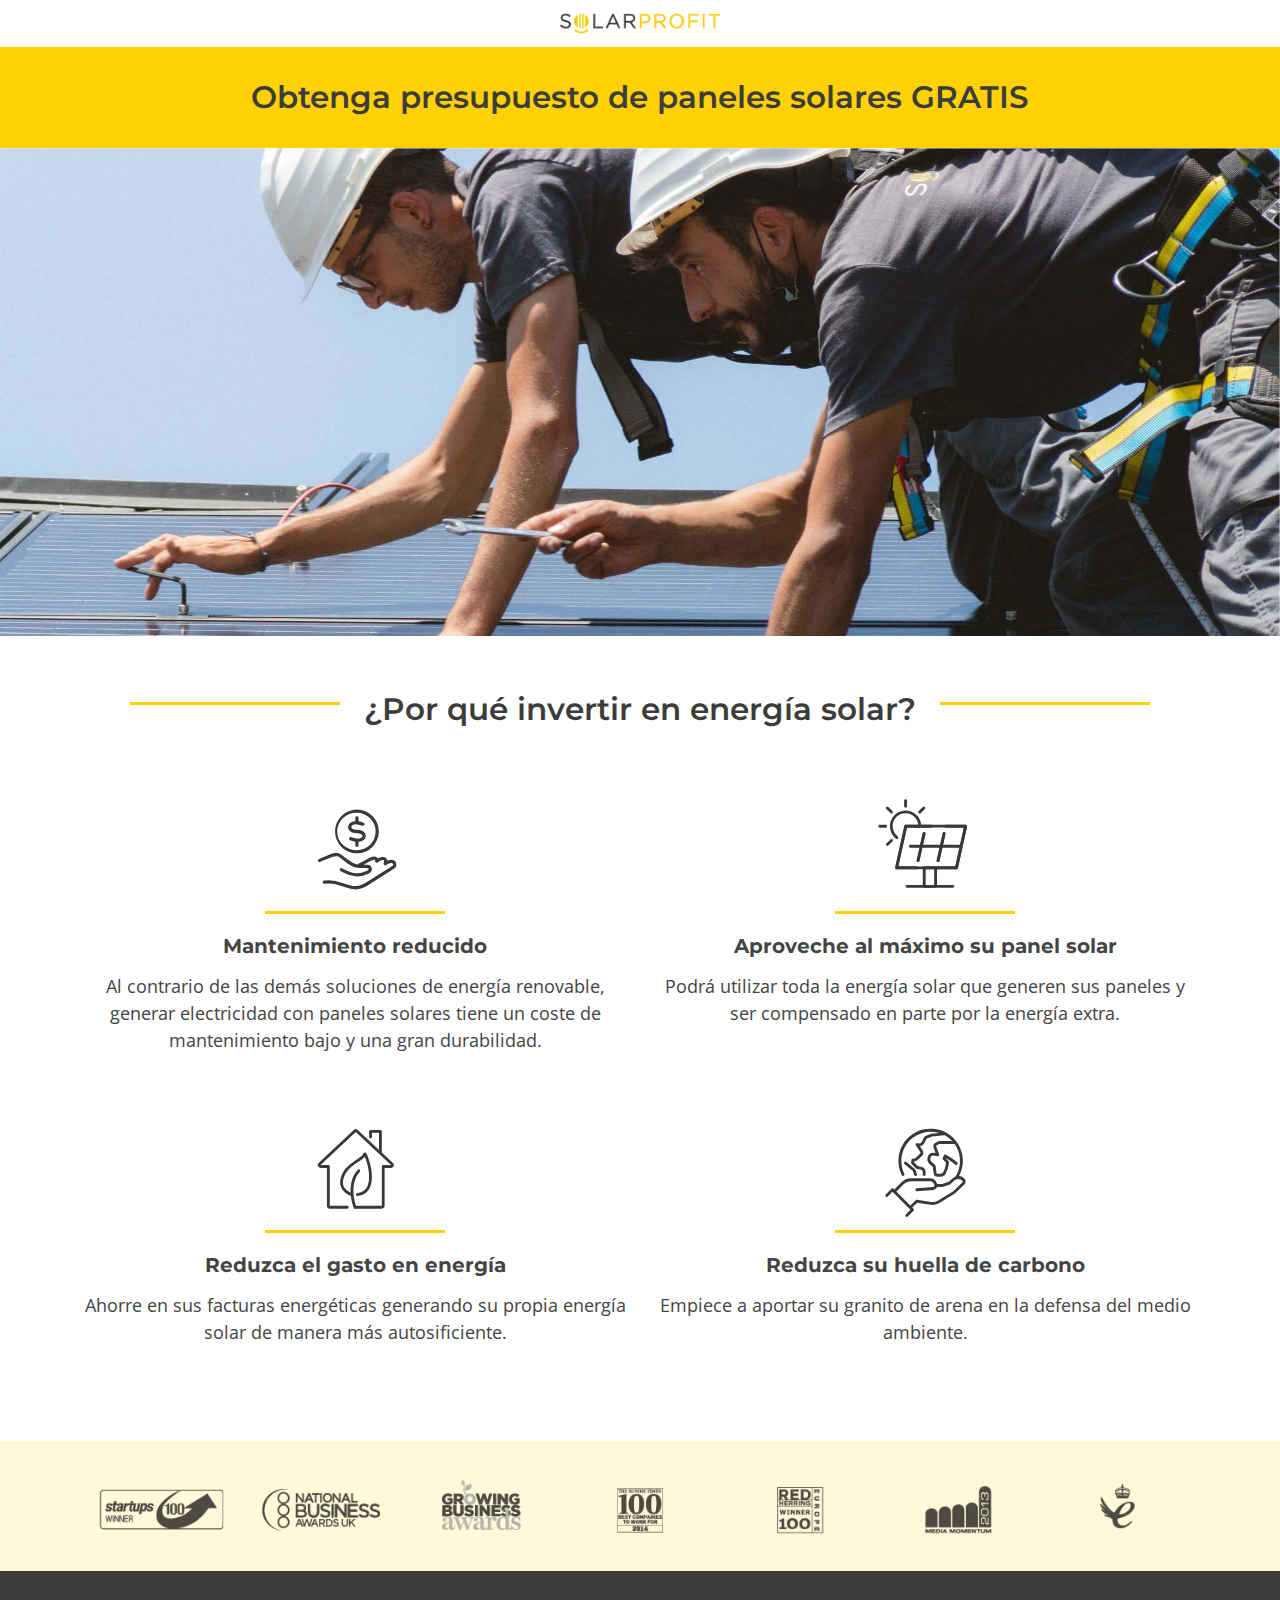
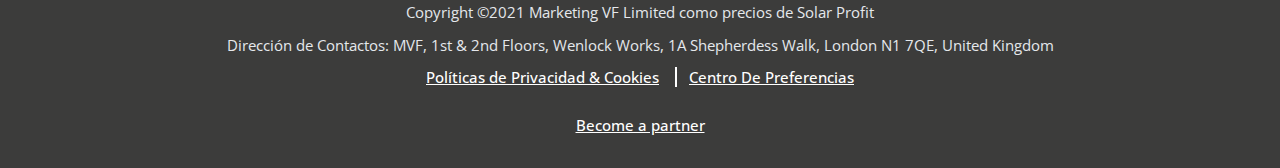
==== solar-profit-v1.html @ 8069a6cf "first commit" ====
<!DOCTYPE html>
<html lang="en">
<head>
  <meta charset="UTF-8">
  <meta name="viewport" content="width=device-width, initial-scale=1.0">
  <meta http-equiv="X-UA-Compatible" content="ie=edge">
  <title>Solar Profit | Obtenga presupuesto de paneles solares</title>
  <link rel='shortcut icon' href='assets/images/solarprofit-favicon-yellow.png' type='image/x-icon'>
  <link rel="stylesheet" href="assets/vendor/fontawesome/css/all.min.css">
  <link rel="stylesheet" href="assets/vendor/bootstrap/css/bootstrap.min.css">
  <link rel="stylesheet" href="assets/vendor/Swiper-slider/css/swiper-bundle.min.css">
  <link rel="stylesheet" href="assets/css/style.css">
</head>

<body>
  <!-- all codes for ===***header***=== starts from here -->
  <header class="header">
    <div class="container">
      <div class="image">
        <img src="assets/images/solar-profit-logo.png" alt="image">
      </div>
    </div>    
  </header>
  <!-- all codes for ===***header***=== ended -->



  <!-- all codes for ===***banner***=== starts from here -->
  <section class="banner">
    <div class="main">
      <div class="container-xxl px-0">
        <div class="section-header">
          <h1>Obtenga presupuesto de paneles solares GRATIS</h1>
        </div>
        <div class="image">
          <img class="img-fluid" src="assets/images/solarprofit-banner.jpg" alt="image">
        </div>
      </div>
    </div>
  </section>
  <!-- all codes for ===***banner***=== ended -->


  <!-- all codes for ===***why-invest-solar***=== starts from here -->
  <section class="why-invest-solar">
    <div class="container">
      <div class="section-header mx-1 mx-md-5">
        <h2 class="px-1 px-sm-4">¿Por qué invertir en energía solar?</h2>
      </div>

      <div class="section-body">
        <div class="solar-criteria-details">
          <div class="detail-items">
            <div class="row gy-5">
              <div class="col-md-6">
                <div class="item-card">
                  <div class="image">
                    <img src="assets/images/invest-solar/icon-reduced-maintenance.svg" class="img-fluid" alt="image">
                  </div>
                  <div class="text">
                    <h3>Mantenimiento reducido</h3>
                    <p>Al contrario de las demás soluciones de energía 
                      renovable, generar electricidad con paneles solares 
                      tiene un coste de mantenimiento bajo y una gran 
                      durabilidad.</p>
                  </div>
                </div>
              </div>

              <div class="col-md-6">
                <div class="item-card">
                  <div class="image">
                    <img src="assets/images/invest-solar/icon-solar-panels.svg" class="img-fluid" alt="image">
                  </div>
                  <div class="text">
                    <h3>Aproveche al máximo su panel solar</h3>
                    <p>Podrá utilizar toda la energía solar que generen sus 
                      paneles y ser compensado en parte por la energía 
                      extra.</p>
                  </div>
                </div>
              </div>

              <div class="col-md-6">
                <div class="item-card">
                  <div class="image">
                    <img src="assets/images/invest-solar/icon-reduced-energy.svg" class="img-fluid" alt="image">
                  </div>
                  <div class="text">
                    <h3>Reduzca el gasto en energía</h3>
                    <p>Ahorre en sus facturas energéticas generando su 
                      propia energía solar de manera más autosificiente.</p>
                  </div>
                </div>
              </div>

              <div class="col-md-6">
                <div class="item-card">
                  <div class="image">
                    <img src="assets/images/invest-solar/icon-save-planet.svg" class="img-fluid" alt="image">
                  </div>
                  <div class="text">
                    <h3>Reduzca su huella de carbono</h3>
                    <p>Empiece a aportar su granito de arena en la defensa 
                      del medio ambiente.</p>
                  </div>
                </div>
              </div>
            </div>
          </div>
        </div>
      </div>
    </div>
  </section>
  <!-- all codes for ===***why-invest-solar***=== ended -->


  <!-- all codes for ===***awards***=== starts from here -->
  <section class="awards">
    <div class="container">
      <div class="contents">
        <div class="text-center">
          <img class="img-fluid" src="assets/images/botttom-descrip/startup-100-awards@2x.png" alt="img">
        </div>

        <div class="text-center">
          <img class="img-fluid" src="assets/images/botttom-descrip/national-business-awards@2x.png" alt="img">
        </div>
        <div class="text-center">
          <img class="img-fluid" src="assets/images/botttom-descrip/growing-business-awards@2x.png" alt="img">
        </div>
        <div class="text-center">
          <img class="img-fluid" src="assets/images/botttom-descrip/sunday-times-100-awards@2x.png" alt="img">
        </div>
        <div class="text-center">
          <img class="img-fluid" src="assets/images/botttom-descrip/red-herring-awards@2x.png" alt="img">
        </div>
        <div class="text-center">
          <img class="img-fluid" src="assets/images/botttom-descrip/media-momentum-awards@2x.png" alt="img">
        </div>
        <div class="text-center">
          <img class="img-fluid" src="assets/images/botttom-descrip/queen-awards@2x.png" alt="img">
        </div>
      </div>
    </div>
  </section>
  <!-- all codes for ===***awards***=== ended -->


  <!-- all codes for ===***footer***=== starts from here -->
  <footer class="footer">
    <div class="container text-center">
      <p class="copyright">Copyright ©2021 Marketing VF Limited como precios de Solar Profit</p>
      <p class="address">Dirección de Contactos: MVF, 1st & 2nd Floors, Wenlock Works, 1A Shepherdess Walk, London N1 7QE, United Kingdom</p>
      <div class="text-center pb-4">
        <a class="policy me-2 pe-3" href="#">Políticas de Privacidad & Cookies</a>
        <a href="#">Centro De Preferencias</a>
      </div>
  
      <a href="#">Become a partner</a>
    </div>
  </footer>
  <!-- all codes for ===***footer***=== ended -->


  <!-- all scripts are starts from here -->
  <script src="assets/vendor/bootstrap/js/bootstrap.min.js"></script>
  <script src="assets/vendor/Swiper-slider/js/swiper-bundle.min.js"></script>
  <script src="assets/js/custom.js"></script>
  <!-- .........script ended............. -->
</body>
</html>
---- assets/css/style.css ----
@import"https://fonts.googleapis.com/css2?family=Montserrat:wght@100;300;400;500;700&family=Nunito+Sans:wght@300;400;700&family=Open+Sans:wght@300;400;500;700&family=Roboto:wght@300;400;500;700&display=swap";*{margin:0;padding:0;outline:none;box-sizing:border-box}::after,::before{box-sizing:border-box}h1,h2,h3,h4,h5,h6,ol,ul,p,address,strong,i{margin-top:0px;margin-bottom:0px}ul,li{list-style:none}a,a:hover{text-decoration:none}body{font-family:"Roboto",sans-serif}.header{padding:3px 0}.header .image{text-align:center}.header .image img{width:100%;max-width:160px}.header .adver{font-family:"Roboto",sans-serif;font-weight:400;font-size:20px;text-align:center;line-height:35px}.logo-lg{width:100%;max-width:275px}.footer{padding:30px 0;background:#3c3c3b;color:#fff}.footer p{color:#e5e8ec;font-size:15px;font-family:"Open Sans",sans-serif;padding-bottom:10px}.footer a{color:#fff;text-decoration:underline;font-size:15px;font-family:"Open Sans",sans-serif;font-weight:500}.footer .policy{border-right:2px solid #fff}.footer .footer-small-font{font-family:"Roboto",sans-serif;font-weight:500;font-size:12px;line-height:23px;color:#fff}.footer .footer-small-font:not(:last-child){padding-bottom:20px}@media(min-width: 1500px){.banner{padding-bottom:50px}}.banner .main{background:#ffd106}.banner .main .section-header h1{font-family:"Montserrat",sans-serif;font-weight:600;font-size:31px;text-align:center;padding:32px 0;color:#3c3c3b}@media(max-width: 991px){.banner .main .section-header h1{font-size:24px}}@media(max-width: 767px){.banner .main .section-header h1{font-size:20px}}@media(min-width: 1500px){.banner .main .image img{position:relative;z-index:999;margin-bottom:-50px}}.hero .top-section{background:#ffd106;padding-bottom:350px}.hero .top-section .social-media{padding-top:20px}.hero .top-section .social-media a{display:inline-block;margin-right:10px}.hero .top-section .social-media a i{color:#000;font-size:25px}.hero .top-section .social-media .text{padding-bottom:25px}.hero .top-section .social-media .text h5{font-family:"Roboto",sans-serif;font-weight:500;font-size:16px;line-height:20px;color:#000}.hero .top-section .social-media .text p{font-family:"Roboto",sans-serif;font-weight:500;font-size:14px;line-height:20px;color:#000}.hero .top-section .main-content h1{font-family:"Nunito Sans",sans-serif;font-weight:700;font-size:41px;line-height:54px;color:#000}.hero .top-section .main-content p{font-family:"Roboto",sans-serif;font-weight:500;font-size:28px;line-height:37px;color:#000;padding:25px 0}.hero .bottom-section{margin-top:-350px;position:relative;z-index:999}.hero .bottom-section .image-container img{padding-bottom:-100px}.hero .bottom-section .image-container .pic-detailed{font-family:"Roboto",sans-serif;font-weight:500;font-size:14px;line-height:25px;color:#aaa}.btn-black{background:#3c3c3b;color:#fff;font-family:"Roboto",sans-serif;font-weight:500;font-size:20px;line-height:56px;padding:0 40px;border-radius:0}@media(max-width: 767px){.btn-black{line-height:40px;padding:0 20px}}.btn-yellow{background:#ffd106;color:#3c3c3b;font-size:20px;font-family:"Roboto",sans-serif;font-weight:500;border-radius:0;text-align:center;height:80px;width:100%;max-width:235px;display:flex;align-items:center;justify-content:center;padding:5px}.btn-yellow:hover{background:#3c3c3b;color:#fff}.why-invest-solar{padding:40px 0}.why-invest-solar .section-header{padding-top:15px;text-align:center;position:relative}.why-invest-solar .section-header::before{content:"";position:absolute;top:50%;left:0;width:100%;height:3px;background:#ffd106}.why-invest-solar .section-header h2{font-family:"Montserrat",sans-serif;font-weight:600;font-size:31px;text-align:center;color:#3c3c3b;position:relative;background:#fff;display:inline-block}@media(max-width: 991px){.why-invest-solar .section-header h2{font-size:24px}}@media(max-width: 767px){.why-invest-solar .section-header h2{font-size:20px}}.why-invest-solar .section-body .solar-criteria-details{padding:55px 0}.why-invest-solar .section-body .solar-criteria-details .item-card{height:100%;text-align:center}@media(min-width: 1400px){.why-invest-solar .section-body .solar-criteria-details .item-card{padding:0 80px}}.why-invest-solar .section-body .solar-criteria-details .item-card .image{text-align:center;border-bottom:3px solid #ffd106;max-width:180px;margin:auto}.why-invest-solar .section-body .solar-criteria-details .item-card .image img{width:128px}.why-invest-solar .section-body .solar-criteria-details .item-card .text{padding-top:20px}.why-invest-solar .section-body .solar-criteria-details .item-card .text h3{font-family:"Montserrat",sans-serif;font-weight:700;font-size:20px;padding-bottom:15px;color:#444}.why-invest-solar .section-body .solar-criteria-details .item-card .text p{font-family:"Open Sans",sans-serif;font-weight:400;font-size:18px;color:#444}.awards{background:#fff8d9;padding:35px 0}.awards .contents{display:grid;grid-template-columns:repeat(7, 1fr);text-align:center}@media(max-width: 991px){.awards .contents{grid-template-columns:repeat(4, 1fr);gap:20px}}@media(max-width: 575px){.awards .contents{grid-template-columns:repeat(3, 1fr);gap:20px}}.awards .contents img{max-height:60px;opacity:.7}.solar-properties{padding:30px 0}.solar-properties h2{font-family:"Nunito Sans",sans-serif;font-weight:700;font-size:28px;line-height:34px;color:#3c3c3b}.solar-properties .propery-list{padding:25px 0 25px 30px;margin:25px 0;border-left:5px solid #ffd106;background:#fffae5}.solar-properties .propery-list li{font-family:"Roboto",sans-serif;font-weight:500;font-size:17px;line-height:30px;color:#000;padding:5px 0}.solar-properties .propery-list li a{color:#000;font-weight:700;text-decoration:underline}.solar-properties p{font-family:"Roboto",sans-serif;font-weight:500;font-size:20px;line-height:35px;color:#000;padding:5px 0}.solar-properties p a{font-weight:700;text-decoration:underline;color:#000}.near-location-service h2{font-family:"Nunito Sans",sans-serif;font-weight:700;font-size:32px;line-height:40px;color:#3c3c3b}.near-location-service h2 a{color:#3c3c3b}.near-location-service .locations{padding:25px 0;display:grid;grid-template-columns:repeat(4, 1fr);gap:15px}@media(max-width: 991px){.near-location-service .locations{grid-template-columns:repeat(3, 1fr)}}@media(max-width: 575px){.near-location-service .locations{grid-template-columns:repeat(2, 1fr)}}.cost-and-details h2{font-family:"Nunito Sans",sans-serif;font-weight:700;font-size:28px;line-height:34px;color:#3c3c3b}.cost-and-details p{white-space:pre-line;font-family:"Roboto",sans-serif;font-weight:500;font-size:20px}.cost-and-details p a{color:#3c3c3b;text-decoration:underline}.cost-and-details .what-is-solarProfit{padding:25px 0 25px 35px;margin:25px 0;background:#fffae5;border-left:5px solid #ffd106}.cost-and-details .free-quote{padding:35px 0 55px}.cost-and-details .free-quote ul{padding-left:0}.cost-and-details .free-quote ul li{padding:8px 0;font-family:"Roboto",sans-serif;font-weight:500;font-size:17px;color:#000}.cost-and-details .free-quote ul li img{max-width:32px;margin-right:10px}.saving-with-solar h2{font-family:"Nunito Sans",sans-serif;font-weight:700;font-size:28px;line-height:34px;color:#3c3c3b;padding:55px 0 35px}.saving-with-solar ul{padding-left:0}.saving-with-solar ul li{padding:6px 0;font-family:"Roboto",sans-serif;font-weight:500;font-size:17px;color:#000}.saving-with-solar ul li img{max-width:32px;margin-right:10px}.saving-with-solar .let-start{font-family:"Roboto",sans-serif;font-weight:700;font-size:32px;line-height:57px;padding:18px 0;background:#ffd106}.saving-with-solar .let-start a{color:#3c3c3b;text-decoration:underline}/*# sourceMappingURL=style.css.map */
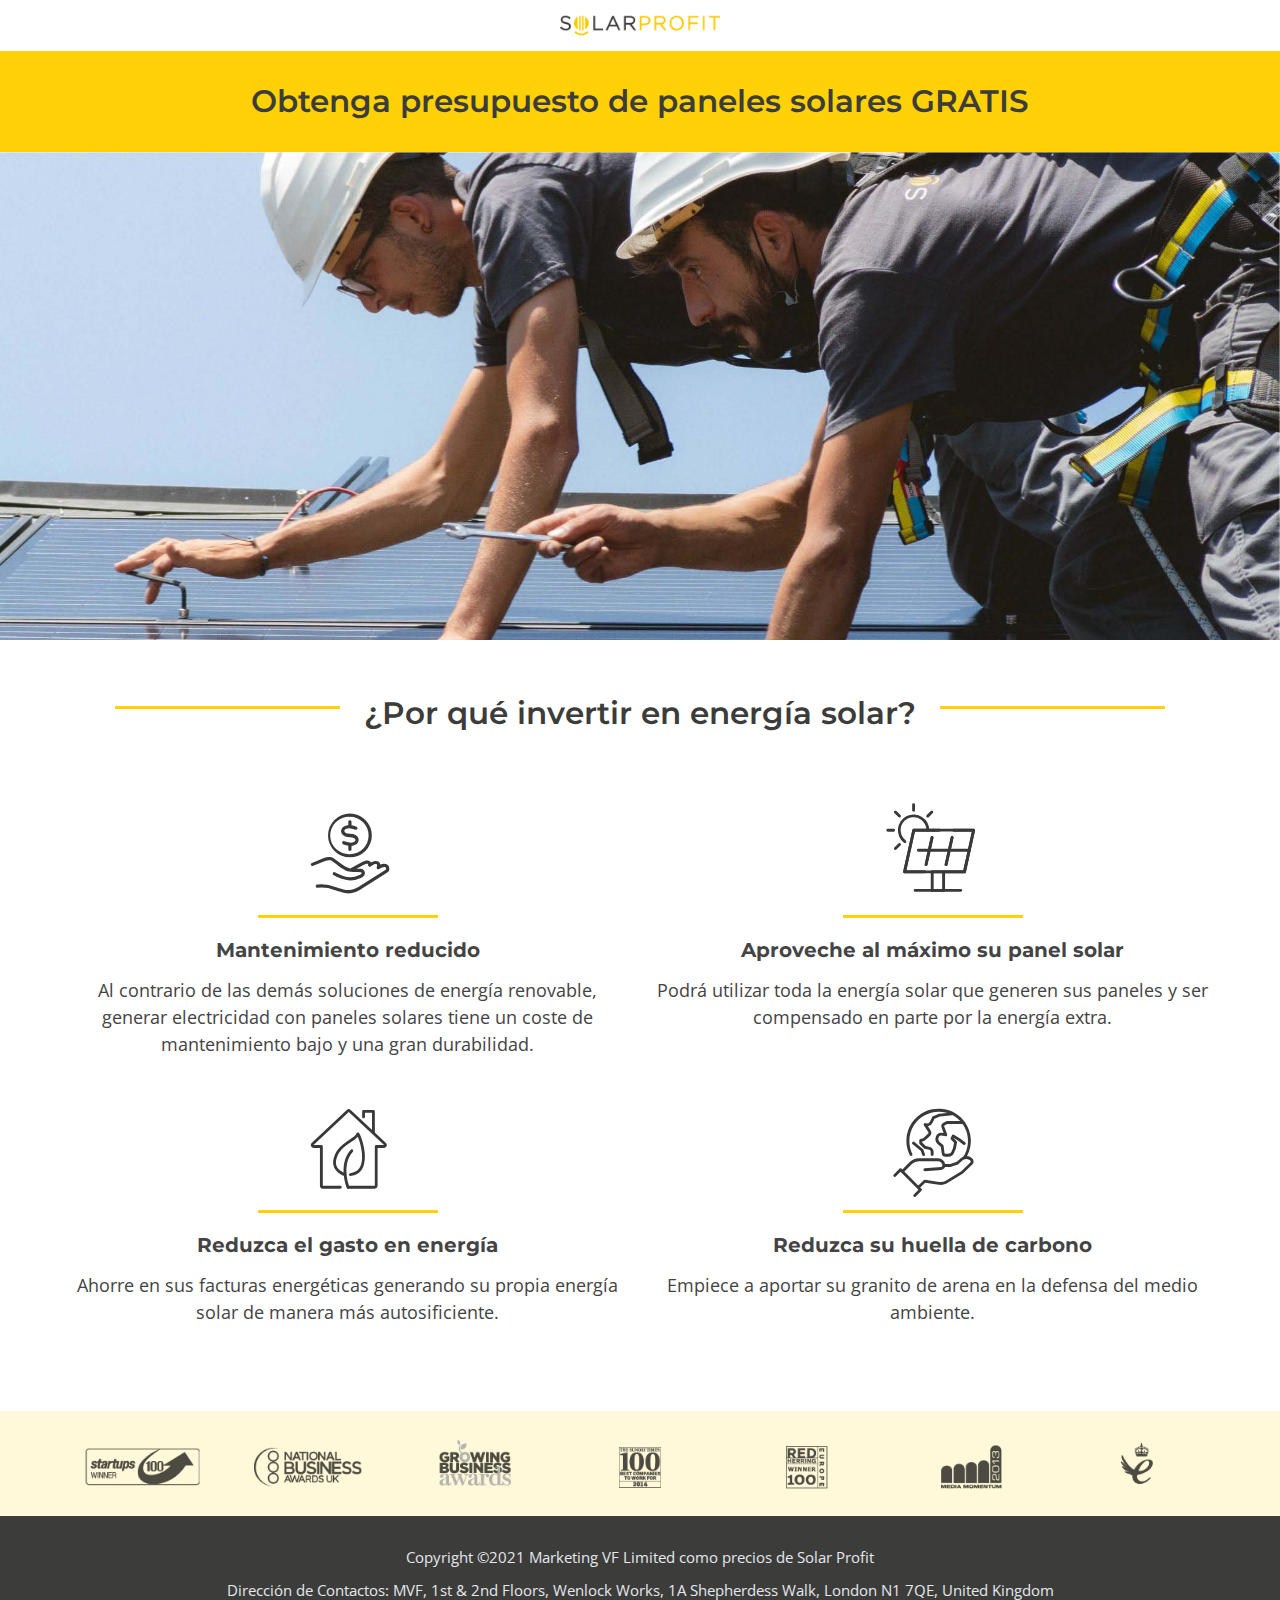
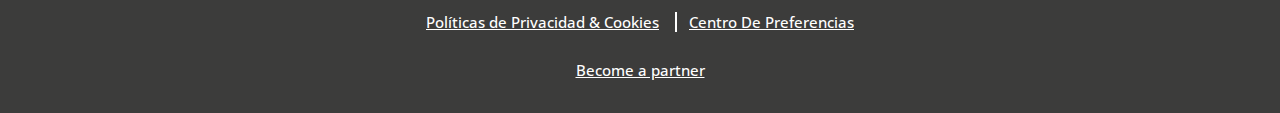
==== commit 7dc0c208: "final" ====
--- a/solar-profit-v1.html
+++ b/solar-profit-v1.html
@@ -8,7 +8,6 @@
   <link rel='shortcut icon' href='assets/images/solarprofit-favicon-yellow.png' type='image/x-icon'>
   <link rel="stylesheet" href="assets/vendor/fontawesome/css/all.min.css">
   <link rel="stylesheet" href="assets/vendor/bootstrap/css/bootstrap.min.css">
-  <link rel="stylesheet" href="assets/vendor/Swiper-slider/css/swiper-bundle.min.css">
   <link rel="stylesheet" href="assets/css/style.css">
 </head>
 
@@ -51,7 +50,7 @@
       <div class="section-body">
         <div class="solar-criteria-details">
           <div class="detail-items">
-            <div class="row gy-5">
+            <div class="row gy-4">
               <div class="col-md-6">
                 <div class="item-card">
                   <div class="image">
@@ -165,7 +164,6 @@
 
   <!-- all scripts are starts from here -->
   <script src="assets/vendor/bootstrap/js/bootstrap.min.js"></script>
-  <script src="assets/vendor/Swiper-slider/js/swiper-bundle.min.js"></script>
   <script src="assets/js/custom.js"></script>
   <!-- .........script ended............. -->
 </body>
--- a/assets/css/style.css
+++ b/assets/css/style.css
@@ -1 +1 @@
-@import"https://fonts.googleapis.com/css2?family=Montserrat:wght@100;300;400;500;700&family=Nunito+Sans:wght@300;400;700&family=Open+Sans:wght@300;400;500;700&family=Roboto:wght@300;400;500;700&display=swap";*{margin:0;padding:0;outline:none;box-sizing:border-box}::after,::before{box-sizing:border-box}h1,h2,h3,h4,h5,h6,ol,ul,p,address,strong,i{margin-top:0px;margin-bottom:0px}ul,li{list-style:none}a,a:hover{text-decoration:none}body{font-family:"Roboto",sans-serif}.header{padding:3px 0}.header .image{text-align:center}.header .image img{width:100%;max-width:160px}.header .adver{font-family:"Roboto",sans-serif;font-weight:400;font-size:20px;text-align:center;line-height:35px}.logo-lg{width:100%;max-width:275px}.footer{padding:30px 0;background:#3c3c3b;color:#fff}.footer p{color:#e5e8ec;font-size:15px;font-family:"Open Sans",sans-serif;padding-bottom:10px}.footer a{color:#fff;text-decoration:underline;font-size:15px;font-family:"Open Sans",sans-serif;font-weight:500}.footer .policy{border-right:2px solid #fff}.footer .footer-small-font{font-family:"Roboto",sans-serif;font-weight:500;font-size:12px;line-height:23px;color:#fff}.footer .footer-small-font:not(:last-child){padding-bottom:20px}@media(min-width: 1500px){.banner{padding-bottom:50px}}.banner .main{background:#ffd106}.banner .main .section-header h1{font-family:"Montserrat",sans-serif;font-weight:600;font-size:31px;text-align:center;padding:32px 0;color:#3c3c3b}@media(max-width: 991px){.banner .main .section-header h1{font-size:24px}}@media(max-width: 767px){.banner .main .section-header h1{font-size:20px}}@media(min-width: 1500px){.banner .main .image img{position:relative;z-index:999;margin-bottom:-50px}}.hero .top-section{background:#ffd106;padding-bottom:350px}.hero .top-section .social-media{padding-top:20px}.hero .top-section .social-media a{display:inline-block;margin-right:10px}.hero .top-section .social-media a i{color:#000;font-size:25px}.hero .top-section .social-media .text{padding-bottom:25px}.hero .top-section .social-media .text h5{font-family:"Roboto",sans-serif;font-weight:500;font-size:16px;line-height:20px;color:#000}.hero .top-section .social-media .text p{font-family:"Roboto",sans-serif;font-weight:500;font-size:14px;line-height:20px;color:#000}.hero .top-section .main-content h1{font-family:"Nunito Sans",sans-serif;font-weight:700;font-size:41px;line-height:54px;color:#000}.hero .top-section .main-content p{font-family:"Roboto",sans-serif;font-weight:500;font-size:28px;line-height:37px;color:#000;padding:25px 0}.hero .bottom-section{margin-top:-350px;position:relative;z-index:999}.hero .bottom-section .image-container img{padding-bottom:-100px}.hero .bottom-section .image-container .pic-detailed{font-family:"Roboto",sans-serif;font-weight:500;font-size:14px;line-height:25px;color:#aaa}.btn-black{background:#3c3c3b;color:#fff;font-family:"Roboto",sans-serif;font-weight:500;font-size:20px;line-height:56px;padding:0 40px;border-radius:0}@media(max-width: 767px){.btn-black{line-height:40px;padding:0 20px}}.btn-yellow{background:#ffd106;color:#3c3c3b;font-size:20px;font-family:"Roboto",sans-serif;font-weight:500;border-radius:0;text-align:center;height:80px;width:100%;max-width:235px;display:flex;align-items:center;justify-content:center;padding:5px}.btn-yellow:hover{background:#3c3c3b;color:#fff}.why-invest-solar{padding:40px 0}.why-invest-solar .section-header{padding-top:15px;text-align:center;position:relative}.why-invest-solar .section-header::before{content:"";position:absolute;top:50%;left:0;width:100%;height:3px;background:#ffd106}.why-invest-solar .section-header h2{font-family:"Montserrat",sans-serif;font-weight:600;font-size:31px;text-align:center;color:#3c3c3b;position:relative;background:#fff;display:inline-block}@media(max-width: 991px){.why-invest-solar .section-header h2{font-size:24px}}@media(max-width: 767px){.why-invest-solar .section-header h2{font-size:20px}}.why-invest-solar .section-body .solar-criteria-details{padding:55px 0}.why-invest-solar .section-body .solar-criteria-details .item-card{height:100%;text-align:center}@media(min-width: 1400px){.why-invest-solar .section-body .solar-criteria-details .item-card{padding:0 80px}}.why-invest-solar .section-body .solar-criteria-details .item-card .image{text-align:center;border-bottom:3px solid #ffd106;max-width:180px;margin:auto}.why-invest-solar .section-body .solar-criteria-details .item-card .image img{width:128px}.why-invest-solar .section-body .solar-criteria-details .item-card .text{padding-top:20px}.why-invest-solar .section-body .solar-criteria-details .item-card .text h3{font-family:"Montserrat",sans-serif;font-weight:700;font-size:20px;padding-bottom:15px;color:#444}.why-invest-solar .section-body .solar-criteria-details .item-card .text p{font-family:"Open Sans",sans-serif;font-weight:400;font-size:18px;color:#444}.awards{background:#fff8d9;padding:35px 0}.awards .contents{display:grid;grid-template-columns:repeat(7, 1fr);text-align:center}@media(max-width: 991px){.awards .contents{grid-template-columns:repeat(4, 1fr);gap:20px}}@media(max-width: 575px){.awards .contents{grid-template-columns:repeat(3, 1fr);gap:20px}}.awards .contents img{max-height:60px;opacity:.7}.solar-properties{padding:30px 0}.solar-properties h2{font-family:"Nunito Sans",sans-serif;font-weight:700;font-size:28px;line-height:34px;color:#3c3c3b}.solar-properties .propery-list{padding:25px 0 25px 30px;margin:25px 0;border-left:5px solid #ffd106;background:#fffae5}.solar-properties .propery-list li{font-family:"Roboto",sans-serif;font-weight:500;font-size:17px;line-height:30px;color:#000;padding:5px 0}.solar-properties .propery-list li a{color:#000;font-weight:700;text-decoration:underline}.solar-properties p{font-family:"Roboto",sans-serif;font-weight:500;font-size:20px;line-height:35px;color:#000;padding:5px 0}.solar-properties p a{font-weight:700;text-decoration:underline;color:#000}.near-location-service h2{font-family:"Nunito Sans",sans-serif;font-weight:700;font-size:32px;line-height:40px;color:#3c3c3b}.near-location-service h2 a{color:#3c3c3b}.near-location-service .locations{padding:25px 0;display:grid;grid-template-columns:repeat(4, 1fr);gap:15px}@media(max-width: 991px){.near-location-service .locations{grid-template-columns:repeat(3, 1fr)}}@media(max-width: 575px){.near-location-service .locations{grid-template-columns:repeat(2, 1fr)}}.cost-and-details h2{font-family:"Nunito Sans",sans-serif;font-weight:700;font-size:28px;line-height:34px;color:#3c3c3b}.cost-and-details p{white-space:pre-line;font-family:"Roboto",sans-serif;font-weight:500;font-size:20px}.cost-and-details p a{color:#3c3c3b;text-decoration:underline}.cost-and-details .what-is-solarProfit{padding:25px 0 25px 35px;margin:25px 0;background:#fffae5;border-left:5px solid #ffd106}.cost-and-details .free-quote{padding:35px 0 55px}.cost-and-details .free-quote ul{padding-left:0}.cost-and-details .free-quote ul li{padding:8px 0;font-family:"Roboto",sans-serif;font-weight:500;font-size:17px;color:#000}.cost-and-details .free-quote ul li img{max-width:32px;margin-right:10px}.saving-with-solar h2{font-family:"Nunito Sans",sans-serif;font-weight:700;font-size:28px;line-height:34px;color:#3c3c3b;padding:55px 0 35px}.saving-with-solar ul{padding-left:0}.saving-with-solar ul li{padding:6px 0;font-family:"Roboto",sans-serif;font-weight:500;font-size:17px;color:#000}.saving-with-solar ul li img{max-width:32px;margin-right:10px}.saving-with-solar .let-start{font-family:"Roboto",sans-serif;font-weight:700;font-size:32px;line-height:57px;padding:18px 0;background:#ffd106}.saving-with-solar .let-start a{color:#3c3c3b;text-decoration:underline}/*# sourceMappingURL=style.css.map */+@import"https://fonts.googleapis.com/css2?family=Montserrat:wght@100;300;400;500;700&family=Nunito+Sans:wght@300;400;700;800&family=Open+Sans:wght@300;400;500;700&family=Roboto:wght@300;400;500;700&display=swap";*{margin:0;padding:0;outline:none;box-sizing:border-box}::after,::before{box-sizing:border-box}h1,h2,h3,h4,h5,h6,ol,ul,p,address,strong,i{margin-top:0px;margin-bottom:0px}ul,li{list-style:none}a,a:hover{text-decoration:none}body{font-family:"Roboto",sans-serif}.header{padding:5px 0}.header .image{text-align:center}.header .image img{width:100%;max-width:160px}.header .w-980{max-width:1004px}.header .adver{font-family:"Roboto",sans-serif;font-weight:400;font-size:20px;text-align:center;line-height:35px}.logo-lg{width:100%;max-width:275px}.footer{padding:30px 0;background:#3c3c3b;color:#fff}.footer p{color:#e5e8ec;font-size:15px;font-family:"Open Sans",sans-serif;padding-bottom:10px}.footer a{color:#fff;text-decoration:underline;font-size:15px;font-family:"Open Sans",sans-serif;font-weight:500}.footer .policy{border-right:2px solid #fff}.footer .footer-small-font{font-family:"Roboto",sans-serif;font-weight:500;font-size:12px;line-height:23px;color:#fff}.footer .footer-small-font:not(:last-child){padding-bottom:20px}@media(min-width: 1500px){.banner{padding-bottom:50px}}.banner .main{background:#ffd106}.banner .main .section-header h1{font-family:"Montserrat",sans-serif;font-weight:600;font-size:31px;text-align:center;padding:32px 0;color:#3c3c3b}@media(max-width: 991px){.banner .main .section-header h1{font-size:24px}}@media(max-width: 767px){.banner .main .section-header h1{font-size:20px;padding:15px;line-height:29px}}@media(min-width: 1500px){.banner .main .image img{position:relative;z-index:999;margin-bottom:-50px}}.hero .container{max-width:1004px}.hero .top-section{background:#ffd106;padding-bottom:270px}@media(max-width: 767px){.hero .top-section{padding-bottom:180px}}@media(max-width: 575px){.hero .top-section{padding-bottom:120px}}.hero .top-section .social-media{padding-top:20px}.hero .top-section .social-media a{display:inline-block;margin-right:10px}.hero .top-section .social-media a i{color:#000;font-size:25px}.hero .top-section .social-media .text h5{font-family:"Roboto",sans-serif;font-weight:500;font-size:16px;line-height:20px;color:#000}.hero .top-section .social-media .text p{font-family:"Roboto",sans-serif;font-weight:500;font-size:14px;line-height:20px;color:#000}.hero .top-section .main-content h1{font-family:"Nunito Sans",sans-serif;font-weight:700;font-size:41px;color:#000;padding-top:15px}@media(max-width: 991px){.hero .top-section .main-content h1{font-size:36px}}@media(max-width: 767px){.hero .top-section .main-content h1{font-size:27px}}.hero .top-section .main-content p{font-family:"Roboto",sans-serif;font-weight:400;font-size:28px;color:#000;padding:20px 0}@media(max-width: 991px){.hero .top-section .main-content p{font-size:28px}}@media(max-width: 767px){.hero .top-section .main-content p{font-size:17px}}@media(min-width: 1000px){.hero .top-section .main-content p{white-space:pre-line}}.hero .bottom-section{margin-top:-270px}@media(max-width: 767px){.hero .bottom-section{margin-top:-180px}}@media(max-width: 575px){.hero .bottom-section{margin-top:-120px}}.hero .bottom-section .image-container img{padding-bottom:-100px}.hero .bottom-section .image-container .pic-detailed{font-family:"Roboto",sans-serif;font-weight:500;font-size:14px;line-height:25px;color:#aaa;padding-top:10px}@media(max-width: 767px){.hero .bottom-section .image-container .pic-detailed{font-size:12px}}.btn-black{background:#3c3c3b;color:#fff;font-family:"Roboto",sans-serif;font-weight:500;font-size:20px;line-height:50px;padding:0 40px}@media(max-width: 767px){.btn-black{line-height:40px;padding:0 20px}}.btn-yellow{background:#ffd106;color:#3c3c3b;font-size:20px;font-family:"Roboto",sans-serif;font-weight:600;border-radius:0;text-align:center;height:80px;width:100%;max-width:235px;display:flex;align-items:center;justify-content:center;padding:5px}@media(max-width: 767px){.btn-yellow{font-size:15px}}.btn-yellow:hover{background:#3c3c3b;color:#fff}.why-invest-solar{padding:40px 0 55px}@media(max-width: 767px){.why-invest-solar{padding:40px 0 35px}}.why-invest-solar .container{max-width:1170px}.why-invest-solar .section-header{padding-top:15px;text-align:center;position:relative}.why-invest-solar .section-header::before{content:"";position:absolute;top:50%;left:0;width:100%;height:3px;background:#ffd106}.why-invest-solar .section-header h2{font-family:"Montserrat",sans-serif;font-weight:600;font-size:31px;text-align:center;color:#3c3c3b;position:relative;background:#fff;display:inline-block}@media(max-width: 991px){.why-invest-solar .section-header h2{font-size:24px}}@media(max-width: 767px){.why-invest-solar .section-header h2{font-size:20px}}.why-invest-solar .section-body .solar-criteria-details{padding:55px 0 30px}@media(max-width: 767px){.why-invest-solar .section-body .solar-criteria-details{padding-top:25px}}.why-invest-solar .section-body .solar-criteria-details .item-card{height:100%;text-align:center;background:#fff}@media(min-width: 1400px){.why-invest-solar .section-body .solar-criteria-details .item-card{padding:0 50px}}@media(max-width: 767px){.why-invest-solar .section-body .solar-criteria-details .item-card{border-top:1px solid #ffd106;border-bottom:1px solid #ffd106;padding-bottom:20px}}.why-invest-solar .section-body .solar-criteria-details .item-card .image{text-align:center;border-bottom:3px solid #ffd106;max-width:180px;margin:auto}.why-invest-solar .section-body .solar-criteria-details .item-card .image img{width:128px}.why-invest-solar .section-body .solar-criteria-details .item-card .text{padding-top:20px}.why-invest-solar .section-body .solar-criteria-details .item-card .text h3{font-family:"Montserrat",sans-serif;font-weight:700;font-size:20px;padding-bottom:15px;color:#444}@media(max-width: 991px){.why-invest-solar .section-body .solar-criteria-details .item-card .text h3{font-size:18px}}.why-invest-solar .section-body .solar-criteria-details .item-card .text p{font-family:"Open Sans",sans-serif;font-weight:400;font-size:18px;color:#444}@media(max-width: 991px){.why-invest-solar .section-body .solar-criteria-details .item-card .text p{font-size:16px}}.awards{background:#fff8d9;padding:25px 0}.awards .container{max-width:1170px}.awards .contents{display:grid;grid-template-columns:repeat(7, 1fr);text-align:center;gap:15px}@media(max-width: 991px){.awards .contents{grid-template-columns:repeat(4, 1fr);gap:20px}}@media(max-width: 575px){.awards .contents{grid-template-columns:repeat(3, 1fr);gap:20px}}.awards .contents img{max-height:55px;opacity:.7}.solar-properties{padding:30px 0}.solar-properties .container{max-width:1004px}.solar-properties h2{font-family:"Nunito Sans",sans-serif;font-weight:700;font-size:28px;line-height:34px;color:#3c3c3b}@media(max-width: 767px){.solar-properties h2{font-size:25px}}.solar-properties .propery-list{padding:20px 0 20px 20px;margin:20px 0;border-left:8px solid #ffd106;background:#fffae5}.solar-properties .propery-list li{font-family:"Roboto",sans-serif;font-weight:500;font-size:17px;line-height:30px;color:#000;padding:5px 0;position:relative;padding-left:45px}@media(max-width: 757px){.solar-properties .propery-list li{font-size:15px}}.solar-properties .propery-list li::before{content:"";position:absolute;left:0;width:32px;height:32px;background:url(../images/solarprofit-favicon-yellow.png) no-repeat center center/contain}@media(max-width: 757px){.solar-properties .propery-list li::before{top:10px}}.solar-properties .propery-list li strong{font-weight:700}.solar-properties .propery-list li a{color:#000;font-weight:700;text-decoration:underline}.solar-properties p{font-family:"Roboto",sans-serif;font-weight:500;font-size:20px;line-height:35px;color:#000;padding:5px 0}@media(max-width: 757px){.solar-properties p{font-size:16px;line-height:inherit}}.solar-properties p a{font-weight:700;text-decoration:underline;color:#000}.near-location-service .container{max-width:1004px}.near-location-service h2{font-family:"Nunito Sans",sans-serif;font-weight:800;text-align:center;font-size:32px;line-height:40px;color:#3c3c3b}@media(max-width: 767px){.near-location-service h2{font-size:21px;padding:14px 30px;line-height:inherit}}.near-location-service h2 a{color:#3c3c3b}.near-location-service .locations{padding:25px 0;display:grid;grid-template-columns:repeat(4, 1fr);gap:15px}@media(max-width: 991px){.near-location-service .locations{grid-template-columns:repeat(3, 1fr)}}@media(max-width: 575px){.near-location-service .locations{grid-template-columns:repeat(2, 1fr)}}.cost-and-details .container{max-width:1004px}.cost-and-details h2{font-family:"Nunito Sans",sans-serif;font-weight:700;font-size:28px;line-height:34px;color:#3c3c3b}@media(max-width: 767px){.cost-and-details h2{font-size:25px}}.cost-and-details p{white-space:pre-line;font-family:"Roboto",sans-serif;font-weight:400;font-size:20px}.cost-and-details p strong,.cost-and-details p a{font-weight:700}@media(max-width: 767px){.cost-and-details p{font-size:15px;line-height:inherit}}.cost-and-details p a{color:#3c3c3b;text-decoration:underline}.cost-and-details .what-is-solarProfit{padding:25px;margin:25px 0;background:#fffae5;border-left:8px solid #ffd106}.cost-and-details .free-quote{padding:35px 0 55px}.cost-and-details .free-quote ul{padding-left:0}.cost-and-details .free-quote ul li{padding:8px 0;font-family:"Roboto",sans-serif;font-weight:400;font-size:18px;color:#000;position:relative;padding-left:45px}@media(max-width: 767px){.cost-and-details .free-quote ul li{font-size:15px}}.cost-and-details .free-quote ul li::before{content:"";position:absolute;left:0;width:32px;height:32px;background:url(../images/solarprofit-favicon-yellow.png) no-repeat center center/contain;z-index:999}.cost-and-details .free-quote ul li img{max-width:32px;margin-right:10px}.cost-and-details .free-quote ul li strong,.cost-and-details .free-quote ul li a{font-weight:700}.cost-and-details .free-quote ul li a{color:#000;text-decoration:underline}.saving-with-solar .container{max-width:1004px}.saving-with-solar h2{font-family:"Nunito Sans",sans-serif;font-weight:700;font-size:29px;line-height:34px;color:#3c3c3b;padding:55px 0 25px}@media(max-width: 767px){.saving-with-solar h2{font-size:25px}}.saving-with-solar ul{padding-left:0}.saving-with-solar ul li{padding:6px 0;font-family:"Roboto",sans-serif;font-weight:400;font-size:18px;color:#000;position:relative;padding-left:45px}@media(max-width: 767px){.saving-with-solar ul li{font-size:15px}}.saving-with-solar ul li::before{content:"";position:absolute;left:0;width:32px;height:32px;background:url(../images/solarprofit-favicon-yellow.png) no-repeat center center/contain;z-index:999}.saving-with-solar ul li img{max-width:32px;margin-right:10px}.saving-with-solar .let-start{font-family:"Roboto",sans-serif;font-weight:700;font-size:32px;line-height:57px;padding:18px 0;background:#ffd106}@media(max-width: 767px){.saving-with-solar .let-start{font-size:28px}}@media(max-width: 575px){.saving-with-solar .let-start{font-size:22px}}.saving-with-solar .let-start a{color:#3c3c3b;text-decoration:underline}/*# sourceMappingURL=style.css.map */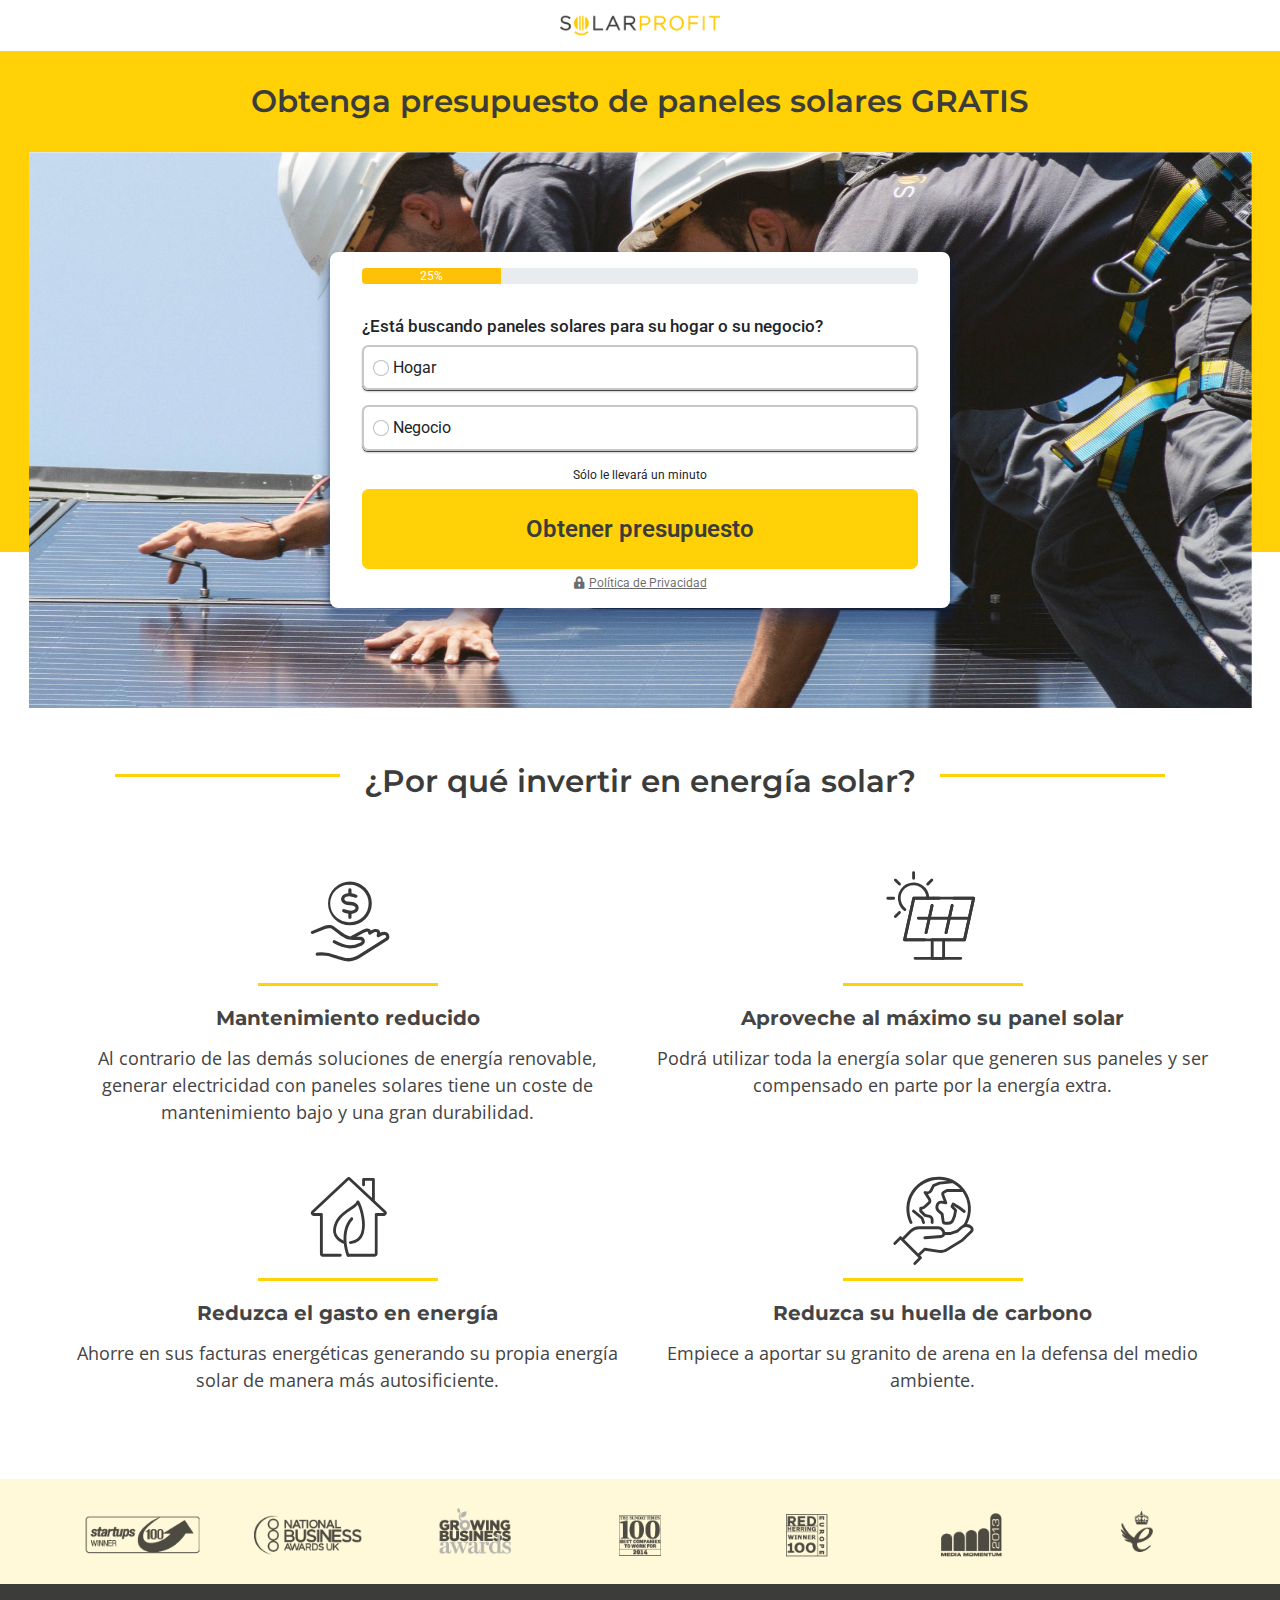
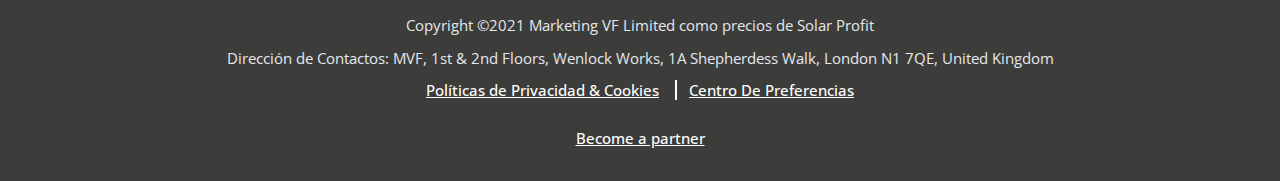
==== commit d4e5850d: "done" ====
--- a/solar-profit-v1.html
+++ b/solar-profit-v1.html
@@ -27,17 +27,45 @@
   <!-- all codes for ===***banner***=== starts from here -->
   <section class="banner">
     <div class="main">
-      <div class="container-xxl px-0">
+      <div class="container px-0">
         <div class="section-header">
           <h1>Obtenga presupuesto de paneles solares GRATIS</h1>
         </div>
-        <div class="image">
-          <img class="img-fluid" src="assets/images/solarprofit-banner.jpg" alt="image">
-        </div>
+      </div>
+    </div>
+    <div class="form-area buying-option d-flex justify-content-center px-2 px-md-0">
+      <div class="contents-wrapper">
+        <form >
+          <div class="progress mb-4">
+            <div class="progress-bar bg-warning" role="progressbar" style="width: 25%;" aria-valuenow="25" aria-valuemin="0" aria-valuemax="100">25%</div>
+          </div>
+          <h2 class="py-2">¿Está buscando paneles solares para su hogar o su negocio?</h2>
+          <ul>
+            <li>
+              <input class="form-check-input" type="radio" name="optio-n" id="hogar">
+              <label class="form-check-label" for="hogar">
+                Hogar
+              </label>
+            </li>
+            <li>
+              <input class="form-check-input" type="radio" name="optio-n" id="negocio">
+              <label class="form-check-label" for="negocio">
+                Negocio
+              </label>
+            </li>
+          </ul>
+
+          <span class="d-block text-center">Sólo le llevará un minuto</span>
+          <div class="text-center d-flex justify-content-center">
+            <button type="button" class="btn btn-yelow">Obtener presupuesto</button>
+          </div>
+          <a href="#" class="d-block text-center"><i class="fas fa-lock-alt me-1"></i>Política de Privacidad</a>
+        </form>
       </div>
     </div>
   </section>
   <!-- all codes for ===***banner***=== ended -->
+
 
 
   <!-- all codes for ===***why-invest-solar***=== starts from here -->
--- a/assets/css/style.css
+++ b/assets/css/style.css
@@ -1 +1 @@
-@import"https://fonts.googleapis.com/css2?family=Montserrat:wght@100;300;400;500;700&family=Nunito+Sans:wght@300;400;700;800&family=Open+Sans:wght@300;400;500;700&family=Roboto:wght@300;400;500;700&display=swap";*{margin:0;padding:0;outline:none;box-sizing:border-box}::after,::before{box-sizing:border-box}h1,h2,h3,h4,h5,h6,ol,ul,p,address,strong,i{margin-top:0px;margin-bottom:0px}ul,li{list-style:none}a,a:hover{text-decoration:none}body{font-family:"Roboto",sans-serif}.header{padding:5px 0}.header .image{text-align:center}.header .image img{width:100%;max-width:160px}.header .w-980{max-width:1004px}.header .adver{font-family:"Roboto",sans-serif;font-weight:400;font-size:20px;text-align:center;line-height:35px}.logo-lg{width:100%;max-width:275px}.footer{padding:30px 0;background:#3c3c3b;color:#fff}.footer p{color:#e5e8ec;font-size:15px;font-family:"Open Sans",sans-serif;padding-bottom:10px}.footer a{color:#fff;text-decoration:underline;font-size:15px;font-family:"Open Sans",sans-serif;font-weight:500}.footer .policy{border-right:2px solid #fff}.footer .footer-small-font{font-family:"Roboto",sans-serif;font-weight:500;font-size:12px;line-height:23px;color:#fff}.footer .footer-small-font:not(:last-child){padding-bottom:20px}@media(min-width: 1500px){.banner{padding-bottom:50px}}.banner .main{background:#ffd106}.banner .main .section-header h1{font-family:"Montserrat",sans-serif;font-weight:600;font-size:31px;text-align:center;padding:32px 0;color:#3c3c3b}@media(max-width: 991px){.banner .main .section-header h1{font-size:24px}}@media(max-width: 767px){.banner .main .section-header h1{font-size:20px;padding:15px;line-height:29px}}@media(min-width: 1500px){.banner .main .image img{position:relative;z-index:999;margin-bottom:-50px}}.hero .container{max-width:1004px}.hero .top-section{background:#ffd106;padding-bottom:270px}@media(max-width: 767px){.hero .top-section{padding-bottom:180px}}@media(max-width: 575px){.hero .top-section{padding-bottom:120px}}.hero .top-section .social-media{padding-top:20px}.hero .top-section .social-media a{display:inline-block;margin-right:10px}.hero .top-section .social-media a i{color:#000;font-size:25px}.hero .top-section .social-media .text h5{font-family:"Roboto",sans-serif;font-weight:500;font-size:16px;line-height:20px;color:#000}.hero .top-section .social-media .text p{font-family:"Roboto",sans-serif;font-weight:500;font-size:14px;line-height:20px;color:#000}.hero .top-section .main-content h1{font-family:"Nunito Sans",sans-serif;font-weight:700;font-size:41px;color:#000;padding-top:15px}@media(max-width: 991px){.hero .top-section .main-content h1{font-size:36px}}@media(max-width: 767px){.hero .top-section .main-content h1{font-size:27px}}.hero .top-section .main-content p{font-family:"Roboto",sans-serif;font-weight:400;font-size:28px;color:#000;padding:20px 0}@media(max-width: 991px){.hero .top-section .main-content p{font-size:28px}}@media(max-width: 767px){.hero .top-section .main-content p{font-size:17px}}@media(min-width: 1000px){.hero .top-section .main-content p{white-space:pre-line}}.hero .bottom-section{margin-top:-270px}@media(max-width: 767px){.hero .bottom-section{margin-top:-180px}}@media(max-width: 575px){.hero .bottom-section{margin-top:-120px}}.hero .bottom-section .image-container img{padding-bottom:-100px}.hero .bottom-section .image-container .pic-detailed{font-family:"Roboto",sans-serif;font-weight:500;font-size:14px;line-height:25px;color:#aaa;padding-top:10px}@media(max-width: 767px){.hero .bottom-section .image-container .pic-detailed{font-size:12px}}.btn-black{background:#3c3c3b;color:#fff;font-family:"Roboto",sans-serif;font-weight:500;font-size:20px;line-height:50px;padding:0 40px}@media(max-width: 767px){.btn-black{line-height:40px;padding:0 20px}}.btn-yellow{background:#ffd106;color:#3c3c3b;font-size:20px;font-family:"Roboto",sans-serif;font-weight:600;border-radius:0;text-align:center;height:80px;width:100%;max-width:235px;display:flex;align-items:center;justify-content:center;padding:5px}@media(max-width: 767px){.btn-yellow{font-size:15px}}.btn-yellow:hover{background:#3c3c3b;color:#fff}.why-invest-solar{padding:40px 0 55px}@media(max-width: 767px){.why-invest-solar{padding:40px 0 35px}}.why-invest-solar .container{max-width:1170px}.why-invest-solar .section-header{padding-top:15px;text-align:center;position:relative}.why-invest-solar .section-header::before{content:"";position:absolute;top:50%;left:0;width:100%;height:3px;background:#ffd106}.why-invest-solar .section-header h2{font-family:"Montserrat",sans-serif;font-weight:600;font-size:31px;text-align:center;color:#3c3c3b;position:relative;background:#fff;display:inline-block}@media(max-width: 991px){.why-invest-solar .section-header h2{font-size:24px}}@media(max-width: 767px){.why-invest-solar .section-header h2{font-size:20px}}.why-invest-solar .section-body .solar-criteria-details{padding:55px 0 30px}@media(max-width: 767px){.why-invest-solar .section-body .solar-criteria-details{padding-top:25px}}.why-invest-solar .section-body .solar-criteria-details .item-card{height:100%;text-align:center;background:#fff}@media(min-width: 1400px){.why-invest-solar .section-body .solar-criteria-details .item-card{padding:0 50px}}@media(max-width: 767px){.why-invest-solar .section-body .solar-criteria-details .item-card{border-top:1px solid #ffd106;border-bottom:1px solid #ffd106;padding-bottom:20px}}.why-invest-solar .section-body .solar-criteria-details .item-card .image{text-align:center;border-bottom:3px solid #ffd106;max-width:180px;margin:auto}.why-invest-solar .section-body .solar-criteria-details .item-card .image img{width:128px}.why-invest-solar .section-body .solar-criteria-details .item-card .text{padding-top:20px}.why-invest-solar .section-body .solar-criteria-details .item-card .text h3{font-family:"Montserrat",sans-serif;font-weight:700;font-size:20px;padding-bottom:15px;color:#444}@media(max-width: 991px){.why-invest-solar .section-body .solar-criteria-details .item-card .text h3{font-size:18px}}.why-invest-solar .section-body .solar-criteria-details .item-card .text p{font-family:"Open Sans",sans-serif;font-weight:400;font-size:18px;color:#444}@media(max-width: 991px){.why-invest-solar .section-body .solar-criteria-details .item-card .text p{font-size:16px}}.awards{background:#fff8d9;padding:25px 0}.awards .container{max-width:1170px}.awards .contents{display:grid;grid-template-columns:repeat(7, 1fr);text-align:center;gap:15px}@media(max-width: 991px){.awards .contents{grid-template-columns:repeat(4, 1fr);gap:20px}}@media(max-width: 575px){.awards .contents{grid-template-columns:repeat(3, 1fr);gap:20px}}.awards .contents img{max-height:55px;opacity:.7}.solar-properties{padding:30px 0}.solar-properties .container{max-width:1004px}.solar-properties h2{font-family:"Nunito Sans",sans-serif;font-weight:700;font-size:28px;line-height:34px;color:#3c3c3b}@media(max-width: 767px){.solar-properties h2{font-size:25px}}.solar-properties .propery-list{padding:20px 0 20px 20px;margin:20px 0;border-left:8px solid #ffd106;background:#fffae5}.solar-properties .propery-list li{font-family:"Roboto",sans-serif;font-weight:500;font-size:17px;line-height:30px;color:#000;padding:5px 0;position:relative;padding-left:45px}@media(max-width: 757px){.solar-properties .propery-list li{font-size:15px}}.solar-properties .propery-list li::before{content:"";position:absolute;left:0;width:32px;height:32px;background:url(../images/solarprofit-favicon-yellow.png) no-repeat center center/contain}@media(max-width: 757px){.solar-properties .propery-list li::before{top:10px}}.solar-properties .propery-list li strong{font-weight:700}.solar-properties .propery-list li a{color:#000;font-weight:700;text-decoration:underline}.solar-properties p{font-family:"Roboto",sans-serif;font-weight:500;font-size:20px;line-height:35px;color:#000;padding:5px 0}@media(max-width: 757px){.solar-properties p{font-size:16px;line-height:inherit}}.solar-properties p a{font-weight:700;text-decoration:underline;color:#000}.near-location-service .container{max-width:1004px}.near-location-service h2{font-family:"Nunito Sans",sans-serif;font-weight:800;text-align:center;font-size:32px;line-height:40px;color:#3c3c3b}@media(max-width: 767px){.near-location-service h2{font-size:21px;padding:14px 30px;line-height:inherit}}.near-location-service h2 a{color:#3c3c3b}.near-location-service .locations{padding:25px 0;display:grid;grid-template-columns:repeat(4, 1fr);gap:15px}@media(max-width: 991px){.near-location-service .locations{grid-template-columns:repeat(3, 1fr)}}@media(max-width: 575px){.near-location-service .locations{grid-template-columns:repeat(2, 1fr)}}.cost-and-details .container{max-width:1004px}.cost-and-details h2{font-family:"Nunito Sans",sans-serif;font-weight:700;font-size:28px;line-height:34px;color:#3c3c3b}@media(max-width: 767px){.cost-and-details h2{font-size:25px}}.cost-and-details p{white-space:pre-line;font-family:"Roboto",sans-serif;font-weight:400;font-size:20px}.cost-and-details p strong,.cost-and-details p a{font-weight:700}@media(max-width: 767px){.cost-and-details p{font-size:15px;line-height:inherit}}.cost-and-details p a{color:#3c3c3b;text-decoration:underline}.cost-and-details .what-is-solarProfit{padding:25px;margin:25px 0;background:#fffae5;border-left:8px solid #ffd106}.cost-and-details .free-quote{padding:35px 0 55px}.cost-and-details .free-quote ul{padding-left:0}.cost-and-details .free-quote ul li{padding:8px 0;font-family:"Roboto",sans-serif;font-weight:400;font-size:18px;color:#000;position:relative;padding-left:45px}@media(max-width: 767px){.cost-and-details .free-quote ul li{font-size:15px}}.cost-and-details .free-quote ul li::before{content:"";position:absolute;left:0;width:32px;height:32px;background:url(../images/solarprofit-favicon-yellow.png) no-repeat center center/contain;z-index:999}.cost-and-details .free-quote ul li img{max-width:32px;margin-right:10px}.cost-and-details .free-quote ul li strong,.cost-and-details .free-quote ul li a{font-weight:700}.cost-and-details .free-quote ul li a{color:#000;text-decoration:underline}.saving-with-solar .container{max-width:1004px}.saving-with-solar h2{font-family:"Nunito Sans",sans-serif;font-weight:700;font-size:29px;line-height:34px;color:#3c3c3b;padding:55px 0 25px}@media(max-width: 767px){.saving-with-solar h2{font-size:25px}}.saving-with-solar ul{padding-left:0}.saving-with-solar ul li{padding:6px 0;font-family:"Roboto",sans-serif;font-weight:400;font-size:18px;color:#000;position:relative;padding-left:45px}@media(max-width: 767px){.saving-with-solar ul li{font-size:15px}}.saving-with-solar ul li::before{content:"";position:absolute;left:0;width:32px;height:32px;background:url(../images/solarprofit-favicon-yellow.png) no-repeat center center/contain;z-index:999}.saving-with-solar ul li img{max-width:32px;margin-right:10px}.saving-with-solar .let-start{font-family:"Roboto",sans-serif;font-weight:700;font-size:32px;line-height:57px;padding:18px 0;background:#ffd106}@media(max-width: 767px){.saving-with-solar .let-start{font-size:28px}}@media(max-width: 575px){.saving-with-solar .let-start{font-size:22px}}.saving-with-solar .let-start a{color:#3c3c3b;text-decoration:underline}/*# sourceMappingURL=style.css.map */+@import"https://fonts.googleapis.com/css2?family=Montserrat:wght@100;300;400;500;700&family=Nunito+Sans:wght@300;400;700;800&family=Open+Sans:wght@300;400;500;700&family=Roboto:wght@300;400;500;700&display=swap";*{margin:0;padding:0;outline:none;box-sizing:border-box}::after,::before{box-sizing:border-box}h1,h2,h3,h4,h5,h6,ol,ul,p,address,strong,i{margin-top:0px;margin-bottom:0px}ul,li{list-style:none}a,a:hover{text-decoration:none}body{font-family:"Roboto",sans-serif}.header{padding:5px 0}.header .image{text-align:center}.header .image img{width:100%;max-width:160px}.header .w-980{max-width:1004px}.header .adver{font-family:"Roboto",sans-serif;font-weight:400;font-size:20px;text-align:center;line-height:35px}.header .scroll-fix{transition:all .3s linear;padding:10px 0}@media(max-width: 575px){.header .scroll-fix{padding:0}.header .scroll-fix .btn-black{font-size:14px}}.header .scroll-fix.fixed-top{width:100%;background-color:#d1d1d1;text-align:center;left:0;transition:all .3s linear}.header .scroll-fix.fixed-top .btn-black{width:400px;transition:all .3s linear}@media(max-width: 575px){.header .scroll-fix.fixed-top .btn-black{width:100%}}.logo-lg{width:100%;max-width:275px}.footer{padding:30px 0;background:#3c3c3b;color:#fff}.footer p{color:#e5e8ec;font-size:15px;font-family:"Open Sans",sans-serif;padding-bottom:10px}.footer a{color:#fff;text-decoration:underline;font-size:15px;font-family:"Open Sans",sans-serif;font-weight:500}.footer .policy{border-right:2px solid #fff}.footer .footer-small-font{font-family:"Roboto",sans-serif;font-weight:500;font-size:12px;line-height:23px;color:#fff}.footer .footer-small-font:not(:last-child){padding-bottom:20px}@media(max-width: 767px){.banner{padding-bottom:50px}}.banner .main{background:#ffd106;padding-bottom:400px}@media(max-width: 1139px){.banner .main .container{width:100%}}.banner .main .section-header h1{font-family:"Montserrat",sans-serif;font-weight:600;font-size:31px;text-align:center;padding:32px 0;color:#3c3c3b}@media(max-width: 991px){.banner .main .section-header h1{font-size:24px}}@media(max-width: 767px){.banner .main .section-header h1{font-size:20px;padding:15px;line-height:29px}}.hero .container{max-width:1004px;padding-bottom:270px}@media(max-width: 767px){.hero .container{padding-bottom:180px}}@media(max-width: 575px){.hero .container{padding-bottom:120px}}.hero .top-section{background:#ffd106}.hero .top-section .social-media{padding-top:20px}.hero .top-section .social-media a{display:inline-block;margin-right:10px}.hero .top-section .social-media a i{color:#000;font-size:20px}.hero .top-section .social-media .text h5{font-family:"Roboto",sans-serif;font-weight:500;font-size:16px;line-height:20px;color:#000}.hero .top-section .social-media .text p{font-family:"Roboto",sans-serif;font-weight:500;font-size:14px;line-height:20px;color:#000}.hero .top-section .main-content h1{font-family:"Nunito Sans",sans-serif;font-weight:700;font-size:41px;color:#000;padding-top:15px}@media(max-width: 991px){.hero .top-section .main-content h1{font-size:36px}}@media(max-width: 767px){.hero .top-section .main-content h1{font-size:27px}}.hero .top-section .main-content p{font-family:"Roboto",sans-serif;font-weight:400;font-size:28px;color:#000;padding:20px 0}@media(max-width: 991px){.hero .top-section .main-content p{font-size:28px}}@media(max-width: 767px){.hero .top-section .main-content p{font-size:17px}}@media(min-width: 1000px){.hero .top-section .main-content p{white-space:pre-line}}.hero .top-section .lines{position:absolute;right:calc(100% + 40px);bottom:0;z-index:999;height:80%;display:flex}.hero .top-section .lines .line{display:block;width:6px;height:100%;background:#fff;margin-left:10px}.hero .bottom-section{margin-top:-270px;position:relative;z-index:1}@media(max-width: 767px){.hero .bottom-section{margin-top:-180px}}@media(max-width: 575px){.hero .bottom-section{margin-top:-120px}}.hero .bottom-section .image-container img{padding-bottom:-100px}.hero .bottom-section .image-container .pic-detailed{font-family:"Roboto",sans-serif;font-weight:500;font-size:14px;line-height:25px;color:#aaa;padding-top:10px}@media(max-width: 767px){.hero .bottom-section .image-container .pic-detailed{font-size:12px}}.btn-black{background:#3c3c3b;color:#fff;font-family:"Roboto",sans-serif;font-weight:500;font-size:20px;line-height:50px;padding:0 40px;transition:all .2s linear}@media(max-width: 767px){.btn-black{line-height:40px;padding:0 20px}}.btn-black:hover{color:#fff}.btn-yellow{background:#ffd106;color:#3c3c3b;font-size:20px;font-family:"Roboto",sans-serif;font-weight:600;border-radius:0;text-align:center;height:80px;width:100%;max-width:235px;display:flex;align-items:center;justify-content:center;padding:5px}@media(max-width: 767px){.btn-yellow{font-size:15px}}.btn-yellow:hover{background:#3c3c3b;color:#fff}.why-invest-solar{padding:40px 0 55px}@media(max-width: 767px){.why-invest-solar{padding:40px 0 35px}}.why-invest-solar .container{max-width:1170px}.why-invest-solar .section-header{padding-top:15px;text-align:center;position:relative}.why-invest-solar .section-header::before{content:"";position:absolute;top:50%;left:0;width:100%;height:3px;background:#ffd106}.why-invest-solar .section-header h2{font-family:"Montserrat",sans-serif;font-weight:600;font-size:31px;text-align:center;color:#3c3c3b;position:relative;background:#fff;display:inline-block}@media(max-width: 991px){.why-invest-solar .section-header h2{font-size:24px}}@media(max-width: 767px){.why-invest-solar .section-header h2{font-size:20px}}.why-invest-solar .section-body .solar-criteria-details{padding:55px 0 30px}@media(max-width: 767px){.why-invest-solar .section-body .solar-criteria-details{padding-top:25px}}.why-invest-solar .section-body .solar-criteria-details .item-card{height:100%;text-align:center;background:#fff}@media(min-width: 1400px){.why-invest-solar .section-body .solar-criteria-details .item-card{padding:0 50px}}@media(max-width: 767px){.why-invest-solar .section-body .solar-criteria-details .item-card{border-top:1px solid #ffd106;border-bottom:1px solid #ffd106;padding-bottom:20px}}.why-invest-solar .section-body .solar-criteria-details .item-card .image{text-align:center;border-bottom:3px solid #ffd106;max-width:180px;margin:auto}.why-invest-solar .section-body .solar-criteria-details .item-card .image img{width:128px}.why-invest-solar .section-body .solar-criteria-details .item-card .text{padding-top:20px}.why-invest-solar .section-body .solar-criteria-details .item-card .text h3{font-family:"Montserrat",sans-serif;font-weight:700;font-size:20px;padding-bottom:15px;color:#444}@media(max-width: 991px){.why-invest-solar .section-body .solar-criteria-details .item-card .text h3{font-size:18px}}.why-invest-solar .section-body .solar-criteria-details .item-card .text p{font-family:"Open Sans",sans-serif;font-weight:400;font-size:18px;color:#444}@media(max-width: 991px){.why-invest-solar .section-body .solar-criteria-details .item-card .text p{font-size:16px}}.awards{background:#fff8d9;padding:25px 0}.awards .container{max-width:1170px}.awards .contents{display:grid;grid-template-columns:repeat(7, 1fr);text-align:center;gap:15px}@media(max-width: 991px){.awards .contents{grid-template-columns:repeat(4, 1fr);gap:20px}}@media(max-width: 575px){.awards .contents{grid-template-columns:repeat(3, 1fr);gap:20px}}.awards .contents img{max-height:55px;opacity:.7}.solar-properties{padding:30px 0}.solar-properties .container{max-width:1004px}.solar-properties h2{font-family:"Nunito Sans",sans-serif;font-weight:700;font-size:28px;line-height:34px;color:#3c3c3b}@media(max-width: 767px){.solar-properties h2{font-size:25px}}.solar-properties .propery-list{padding:20px 0 20px 20px;margin:20px 0;border-left:8px solid #ffd106;background:#fffae5}.solar-properties .propery-list li{font-family:"Roboto",sans-serif;font-weight:400;font-size:17px;line-height:30px;color:#000;padding:5px 0;position:relative;padding-left:45px}@media(max-width: 757px){.solar-properties .propery-list li{font-size:15px}}.solar-properties .propery-list li::before{content:"";position:absolute;left:0;width:32px;height:32px;background:url(../images/solarprofit-favicon-yellow.png) no-repeat center center/contain}@media(max-width: 757px){.solar-properties .propery-list li::before{top:10px}}.solar-properties .propery-list li strong{font-weight:700}.solar-properties .propery-list li a{color:#000;font-weight:700;text-decoration:underline}.solar-properties p{font-family:"Roboto",sans-serif;font-weight:400;font-size:20px;line-height:35px;color:#000;padding:5px 0}@media(max-width: 757px){.solar-properties p{font-size:16px;line-height:inherit}}.solar-properties p a{font-weight:700;text-decoration:underline;color:#000}.near-location-service .container{max-width:1004px}.near-location-service h2{font-weight:700;text-align:center;font-size:32px;line-height:40px;color:#3c3c3b}@media(max-width: 767px){.near-location-service h2{font-size:21px;padding:14px 30px;line-height:inherit}}.near-location-service h2 a{color:#3c3c3b}.near-location-service .locations{padding:25px 0;display:grid;grid-template-columns:repeat(4, 1fr);gap:12px}@media(max-width: 991px){.near-location-service .locations{grid-template-columns:repeat(3, 1fr)}}@media(max-width: 575px){.near-location-service .locations{grid-template-columns:repeat(2, 1fr)}}.cost-and-details .container{max-width:1004px}.cost-and-details h2{font-family:"Nunito Sans",sans-serif;font-weight:700;font-size:28px;line-height:34px;color:#3c3c3b}@media(max-width: 767px){.cost-and-details h2{font-size:25px}}.cost-and-details p{white-space:pre-line;font-family:"Roboto",sans-serif;font-weight:400;font-size:20px}.cost-and-details p strong,.cost-and-details p a{font-weight:700}@media(max-width: 767px){.cost-and-details p{font-size:15px;line-height:inherit}}.cost-and-details p a{color:#3c3c3b;text-decoration:underline}.cost-and-details .what-is-solarProfit{padding:25px;margin:25px 0;background:#fffae5;border-left:8px solid #ffd106}.cost-and-details .free-quote{padding:35px 0 55px}.cost-and-details .free-quote ul{padding-left:0}.cost-and-details .free-quote ul li{padding:8px 0;font-family:"Roboto",sans-serif;font-weight:400;font-size:18px;color:#000;position:relative;padding-left:45px}@media(max-width: 767px){.cost-and-details .free-quote ul li{font-size:15px}}.cost-and-details .free-quote ul li::before{content:"";position:absolute;left:0;width:32px;height:32px;background:url(../images/solarprofit-favicon-yellow.png) no-repeat center center/contain;z-index:999}.cost-and-details .free-quote ul li img{max-width:32px;margin-right:10px}.cost-and-details .free-quote ul li strong,.cost-and-details .free-quote ul li a{font-weight:700}.cost-and-details .free-quote ul li a{color:#000;text-decoration:underline}.saving-with-solar .container{max-width:1004px}.saving-with-solar h2{font-family:"Nunito Sans",sans-serif;font-weight:700;font-size:29px;line-height:34px;color:#3c3c3b;padding:55px 0 25px}@media(max-width: 767px){.saving-with-solar h2{font-size:25px}}.saving-with-solar ul{padding-left:0}.saving-with-solar ul li{padding:6px 0;font-family:"Roboto",sans-serif;font-weight:400;font-size:18px;color:#000;position:relative;padding-left:45px}@media(max-width: 767px){.saving-with-solar ul li{font-size:15px}}.saving-with-solar ul li::before{content:"";position:absolute;left:0;width:32px;height:32px;background:url(../images/solarprofit-favicon-yellow.png) no-repeat center center/contain;z-index:999}.saving-with-solar ul li img{max-width:32px;margin-right:10px}.saving-with-solar .let-start{font-family:"Roboto",sans-serif;font-weight:700;font-size:32px;line-height:57px;padding:18px 0;background:#ffd106}@media(max-width: 767px){.saving-with-solar .let-start{font-size:28px}}@media(max-width: 575px){.saving-with-solar .let-start{font-size:22px}}.saving-with-solar .let-start a{color:#3c3c3b;text-decoration:underline}.buying-option{padding-block:100px;background:url(../images/2solarprofit-banner-cro0384.jpg) no-repeat top center/contain;position:relative;z-index:999;margin-top:-400px}@media(max-width: 767px){.buying-option{background:rgba(0,0,0,0);margin-top:-400px;padding-block:0}}.buying-option .contents-wrapper{padding:1em 2em;width:100%;max-width:620px;border-radius:8px;box-shadow:0 2px 2px 2px rgba(10,37,92,.15),0 10px 10px .25em rgba(10,37,92,.3);background:#fff}.buying-option .contents-wrapper h2{font-size:17px;font-family:"Roboto",sans-serif}.buying-option .contents-wrapper ul{padding:0}.buying-option .contents-wrapper ul li{border:2px solid #c7c7c7;box-shadow:0 1px 0 #454545,0 2px 2px #ccc;padding:.55rem;margin-bottom:15px;border-radius:.4rem}.buying-option .contents-wrapper ul li label{display:inline-block;width:90%}.buying-option .contents-wrapper ul li:hover{background-color:#fff8d9}.buying-option .contents-wrapper .btn-yelow{background:#ffd106;color:#3c3c3b;font-family:"Roboto",sans-serif;font-weight:600;border-radius:.4rem;border:1px solid #ffd106;text-align:center;height:80px;width:100%;font-size:24px;white-space:nowrap;display:block;width:100%;margin-block:5px}@media(max-width: 767px){.buying-option .contents-wrapper .btn-yelow{font-size:18px}}.buying-option .contents-wrapper span,.buying-option .contents-wrapper a{font-family:"Roboto",sans-serif;font-size:12px}.buying-option .contents-wrapper a{text-decoration:underline;color:rgba(60,60,59,.7568627451)}/*# sourceMappingURL=style.css.map */